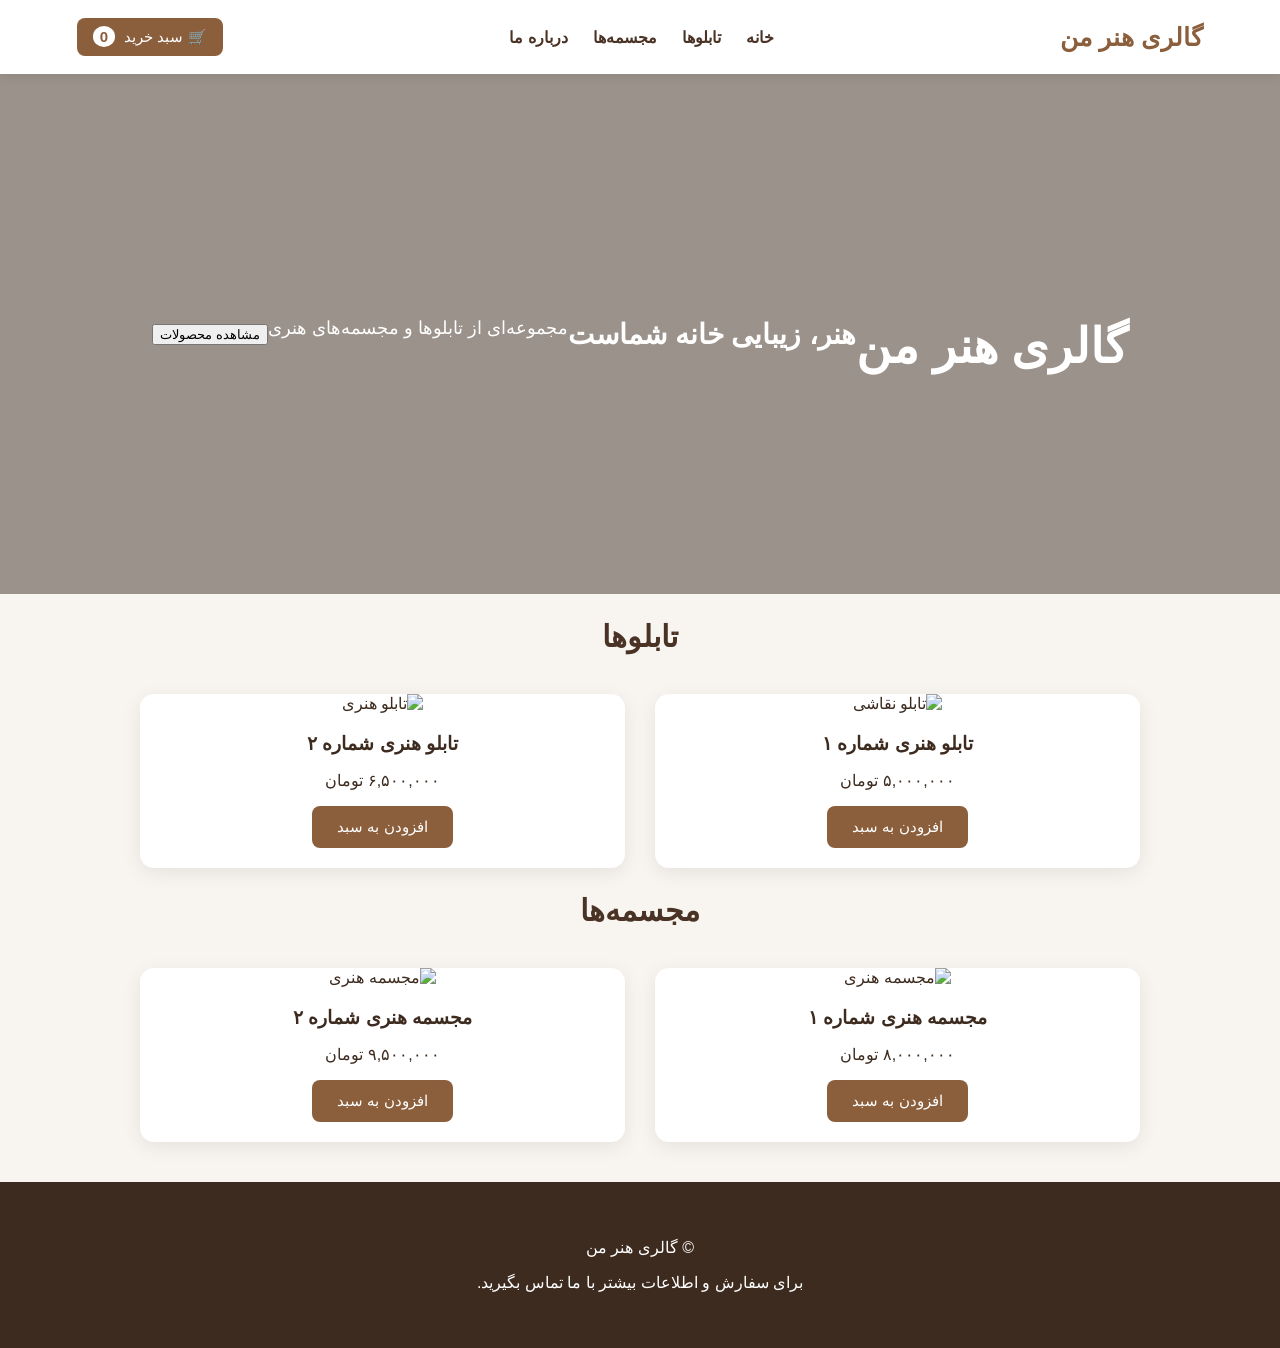
==== gallery.html @ 94899cfc "Update gallery.html" ====
<!DOCTYPE html>
<html lang="fa" dir="rtl">
  <link rel="stylesheet" href="style.css">
<head>
  <meta charset="UTF-8">
  <meta name="viewport" content="width=device-width, initial-scale=1.0">
  <title>گالری هنر من</title>
</head>
<script src="script.js"></script>
<body>

<header>
  <div class="logo">گالری هنر من</div>

  <nav>
    <a href="#home">خانه</a>
    <a href="#paintings">تابلوها</a>
    <a href="#sculptures">مجسمه‌ها</a>
    <a href="#about">درباره ما</a>
  </nav>

  <div class="cart-box">
    <button id="cartButton">
      🛒 سبد خرید <span id="cartCount">0</span>
    </button>

    <div id="cartPanel" class="cart-panel">
      <h2>سبد خرید شما</h2>

      <div id="cartItems"></div>

      <div class="cart-total">
        جمع کل:
        <strong id="cartTotal">0 تومان</strong>
      </div>

      <div class="order-form">
        <h3>ثبت سفارش</h3>

        <input
          type="text"
          id="customerName"
          placeholder="نام و نام خانوادگی"
        >

        <input
          type="tel"
          id="customerPhone"
          placeholder="شماره تماس"
        >

        <textarea
          id="customerAddress"
          placeholder="آدرس کامل"
        ></textarea>

        <button id="submitOrder">ثبت سفارش</button>
      </div>

      <button id="closeCart">بستن</button>
    </div>
  </div>
</header>

<section id="home" class="hero">
  <h1>گالری هنر من</h1>
  <h2>هنر، زیبایی خانه شماست</h2>
  <p>مجموعه‌ای از تابلوها و مجسمه‌های هنری</p>
  <a href="#paintings">
    <button>مشاهده محصولات</button>
  </a>
</section>

<section id="paintings">
  <h2 class="section-title">تابلوها</h2>

  <div class="products">

    <div class="product">
      <img src="Img_3299.jpeg" alt="تابلو نقاشی">
      <h3>تابلو هنری شماره ۱</h3>
      <p>۵,۰۰۰,۰۰۰ تومان</p>
      <button class="add-to-cart" data-name="تابلو هنری شماره ۱" data-price="5000000">
        افزودن به سبد
      </button>
    </div>

    <div class="product">
      <img
        src="https://images.unsplash.com/photo-1579783902614-a3fb3927b6a5"
        alt="تابلو هنری"
      >
      <h3>تابلو هنری شماره ۲</h3>
      <p>۶,۵۰۰,۰۰۰ تومان</p>
      <button class="add-to-cart" data-name="تابلو هنری شماره ۲" data-price="6500000">
        افزودن به سبد
      </button>
    </div>

  </div>
</section>

<section id="sculptures">
  <h2 class="section-title">مجسمه‌ها</h2>

  <div class="products">

    <div class="product">
      <img
        src="https://images.unsplash.com/photo-1561214115-f2f134cc4912"
        alt="مجسمه هنری"
      >
      <h3>مجسمه هنری شماره ۱</h3>
      <p>۸,۰۰۰,۰۰۰ تومان</p>
      <button class="add-to-cart" data-name="مجسمه هنری شماره ۱" data-price="8000000">
        افزودن به سبد
      </button>
    </div>

    <div class="product">
      <img
        src="https://images.unsplash.com/photo-1549490349-8643362247b5"
        alt="مجسمه هنری"
      >
      <h3>مجسمه هنری شماره ۲</h3>
      <p>۹,۵۰۰,۰۰۰ تومان</p>
      <button class="add-to-cart" data-name="مجسمه هنری شماره ۲" data-price="9500000">
        افزودن به سبد
      </button>
    </div>

  </div>
</section>

<footer id="about">
  <p>© گالری هنر من</p>
  <p>برای سفارش و اطلاعات بیشتر با ما تماس بگیرید.</p>
</footer>

</body>
</html>
---- style.css ----
* {
  box-sizing: border-box;
}

html {
  scroll-behavior: smooth;
}

body {
  margin: 0;
  font-family: Arial, Tahoma, sans-serif;
  background: #f8f5f1;
  color: #3d2b1f;
  direction: rtl;
}


/* HEADER */

header {
  position: sticky;
  top: 0;
  z-index: 1000;

  background: #ffffff;
  padding: 18px 6%;

  display: flex;
  align-items: center;
  justify-content: space-between;

  box-shadow: 0 2px 12px rgba(0,0,0,0.08);
}

.logo {
  font-size: 25px;
  font-weight: bold;
  color: #8b5e3c;
}

nav {
  display: flex;
  gap: 25px;
}

nav a {
  text-decoration: none;
  color: #4a3325;
  font-weight: bold;
}

nav a:hover {
  color: #a8754f;
}


/* CART */

.cart-box {
  position: relative;
}

#cartButton {
  border: none;
  background: #8b5e3c;
  color: white;

  padding: 10px 16px;
  border-radius: 8px;

  cursor: pointer;
  font-size: 15px;
}

#cartCount {
  background: white;
  color: #8b5e3c;

  border-radius: 50%;
  padding: 2px 7px;
  margin-right: 5px;

  font-weight: bold;
}

.cart-panel {
  display: none;

  position: absolute;
  top: 50px;
  left: 0;

  width: 360px;
  max-height: 80vh;
  overflow-y: auto;

  background: white;
  border-radius: 12px;

  padding: 20px;

  box-shadow: 0 10px 30px rgba(0,0,0,0.2);
}

.cart-panel.open {
  display: block;
}

.cart-header {
  display: flex;
  justify-content: space-between;
  align-items: center;

  border-bottom: 1px solid #eee;
  padding-bottom: 12px;
  margin-bottom: 15px;
}

.cart-header h2 {
  margin: 0;
  font-size: 20px;
}

.close-btn {
  border: none;
  background: none;

  font-size: 28px;
  cursor: pointer;

  color: #777;
}


/* CART ITEM */

.cart-item {
  border-bottom: 1px solid #eee;
  padding: 15px 0;
}

.cart-item-name {
  font-weight: bold;
  margin-bottom: 8px;
}

.cart-item-price {
  color: #8b5e3c;
  margin-bottom: 10px;
}

.quantity-controls {
  display: flex;
  align-items: center;
  gap: 8px;
}

.quantity-controls button {
  width: 30px;
  height: 30px;

  border: none;
  border-radius: 6px;

  background: #8b5e3c;
  color: white;

  cursor: pointer;
  font-size: 18px;
}

.remove-item {
  margin-top: 8px;

  border: none;
  background: #eee;

  padding: 6px 10px;
  border-radius: 6px;

  cursor: pointer;
}

.cart-total {
  padding: 18px 0;

  font-size: 18px;

  border-bottom: 1px solid #eee;
}

.cart-total strong {
  color: #8b5e3c;
}


/* HERO */

.hero {
  min-height: 520px;

  display: flex;
  align-items: center;
  justify-content: center;

  text-align: center;

  background:
    linear-gradient(
      rgba(40, 25, 15, 0.45),
      rgba(40, 25, 15, 0.45)
    ),
    url("https://images.unsplash.com/photo-1577083288073-40892c0860a4");

  background-size: cover;
  background-position: center;

  color: white;
}

.hero-content {
  padding: 30px;
}

.hero h1 {
  font-size: 48px;
  margin-bottom: 15px;
}

.hero h2 {
  font-size: 28px;
}

.hero p {
  font-size: 18px;
  margin-bottom: 30px;
}

.hero-button {
  display: inline-block;

  background: #8b5e3c;
  color: white;

  padding: 13px 25px;

  border-radius: 8px;

  text-decoration: none;
}


/* PRODUCTS */

.products-section {
  padding: 70px 7%;
}

.section-title {
  text-align: center;
  font-size: 30px;

  margin-bottom: 40px;

  color: #4a3325;
}

.products {
  display: grid;

  grid-template-columns: repeat(2, 1fr);

  gap: 30px;

  max-width: 1000px;
  margin: auto;
}

.product {
  background: white;

  border-radius: 14px;

  overflow: hidden;

  box-shadow: 0 5px 20px rgba(0,0,0,0.08);

  text-align: center;

  padding-bottom: 20px;

  transition: transform 0.2s;
}

.product:hover {
  transform: translateY(-5px);
}

.product img {
  width: 100%;
  height: 300px;

  object-fit: cover;
}

.product h3 {
  margin: 20px 10px 10px;
}

.price {
  color: #8b5e3c;

  font-weight: bold;

  font-size: 18px;
}

.add-to-cart {
  border: none;

  background: #8b5e3c;
  color: white;

  padding: 12px 25px;

  border-radius: 8px;

  cursor: pointer;

  font-size: 15px;
}

.add-to-cart:hover,
#submitOrder:hover {
  background: #6f472c;
}


/* ORDER FORM */

.order-form {
  margin-top: 25px;

  border-top: 1px solid #eee;

  padding-top: 20px;
}

.order-form h3 {
  color: #4a3325;

  margin-bottom: 15px;
}

.order-form input,
.order-form textarea {
  width: 100%;

  padding: 12px;

  margin-bottom: 12px;

  border: 1px solid #ddd;

  border-radius: 8px;

  font-family: Arial, Tahoma, sans-serif;

  font-size: 15px;
}

.order-form textarea {
  height: 80px;

  resize: vertical;
}

#submitOrder {
  width: 100%;

  background: #8b5e3c;

  color: white;

  border: none;

  padding: 13px;

  border-radius: 8px;

  cursor: pointer;

  font-size: 16px;
}


/* FOOTER */

footer {
  background: #3d2b1f;

  color: white;

  text-align: center;

  padding: 40px 20px;

  margin-top: 40px;
}

footer h3 {
  margin-top: 0;
}


/* MOBILE */

@media (max-width: 700px) {

  header {
    flex-wrap: wrap;
    gap: 15px;
  }

  nav {
    order: 3;
    width: 100%;

    justify-content: center;

    gap: 15px;
  }

  .products {
    grid-template-columns: 1fr;
  }

  .hero h1 {
    font-size: 35px;
  }

  .hero h2 {
    font-size: 22px;
  }

  .cart-panel {
    position: fixed;

    top: 80px;
    left: 5%;
    right: 5%;

    width: auto;

    max-height: 80vh;
  }

  .product img {
    height: 250px;
  }
}
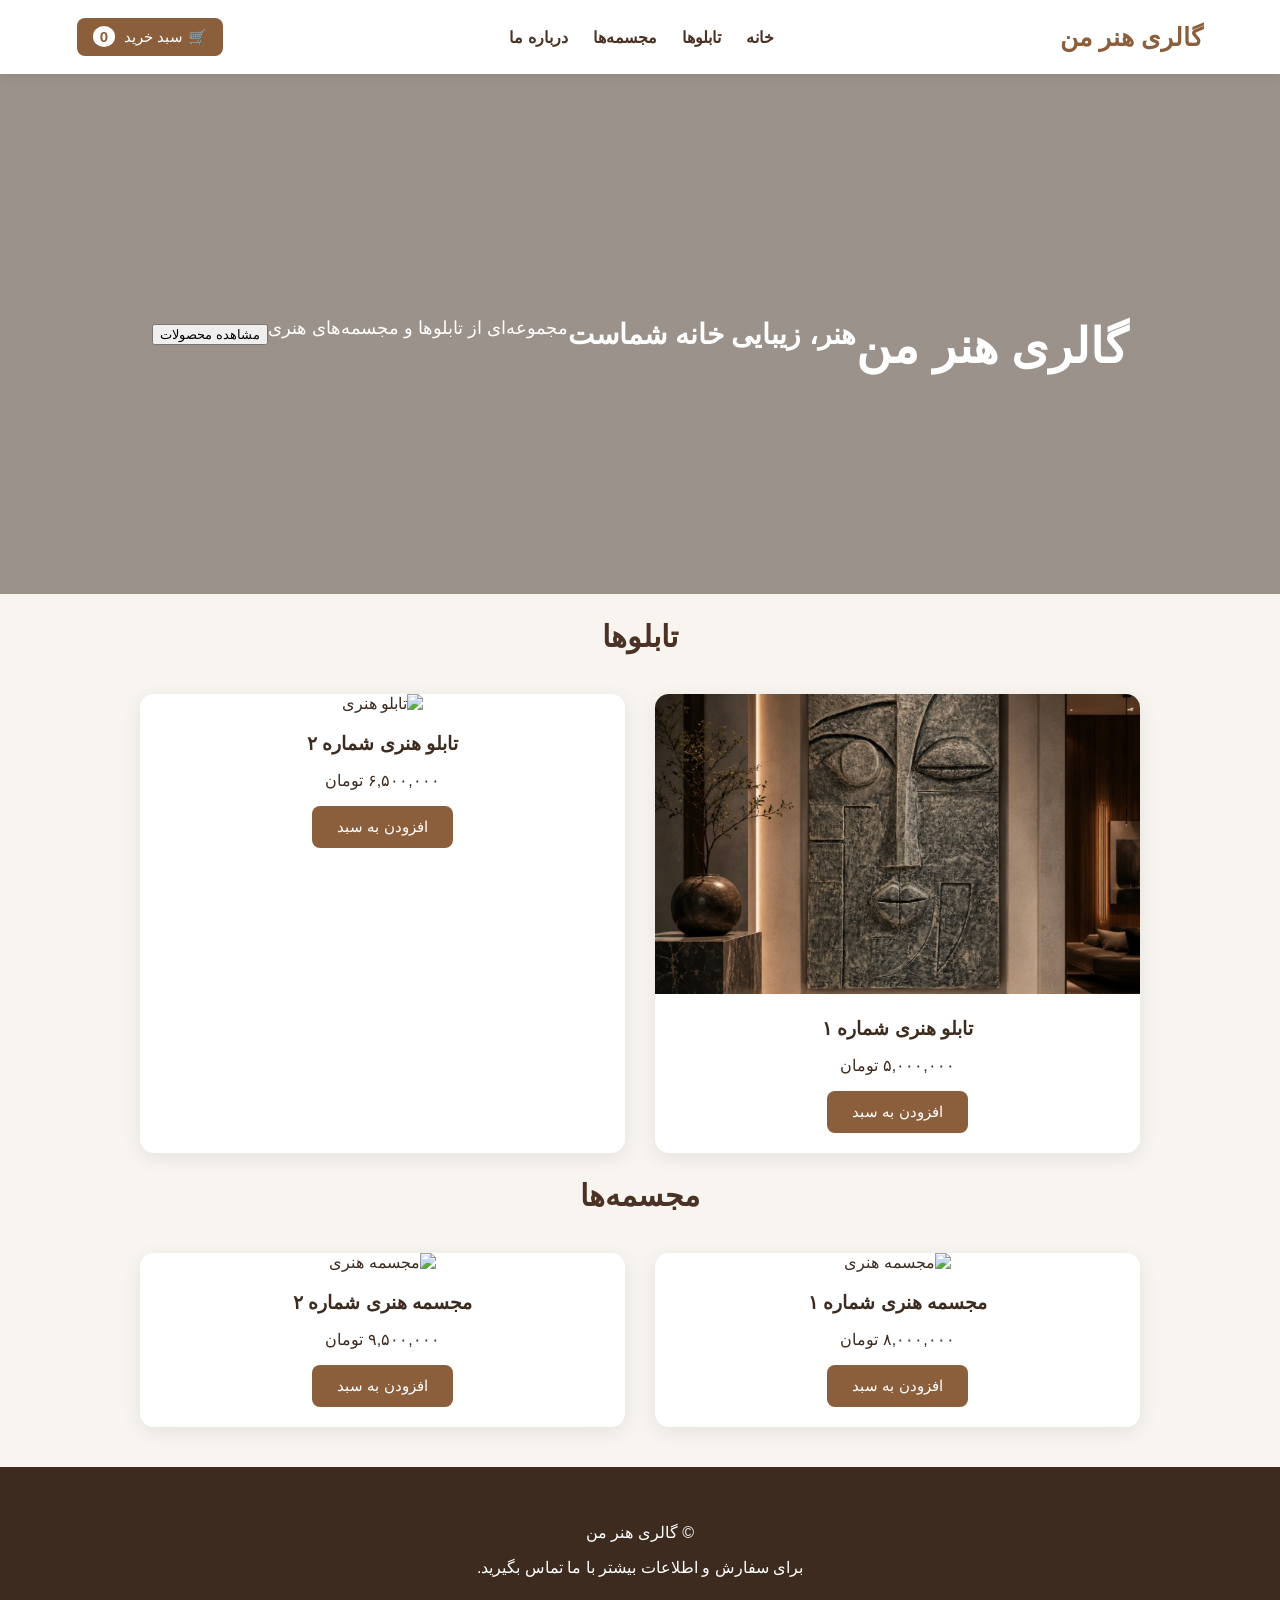
==== commit 497a1bd6: "Update gallery.html" ====
--- a/gallery.html
+++ b/gallery.html
@@ -77,7 +77,7 @@
   <div class="products">
 
     <div class="product">
-      <img src="Img_3299.jpeg" alt="تابلو نقاشی">
+      <img src="IMG_3299.jpeg" alt="تابلو نقاشی">
       <h3>تابلو هنری شماره ۱</h3>
       <p>۵,۰۰۰,۰۰۰ تومان</p>
       <button class="add-to-cart" data-name="تابلو هنری شماره ۱" data-price="5000000">
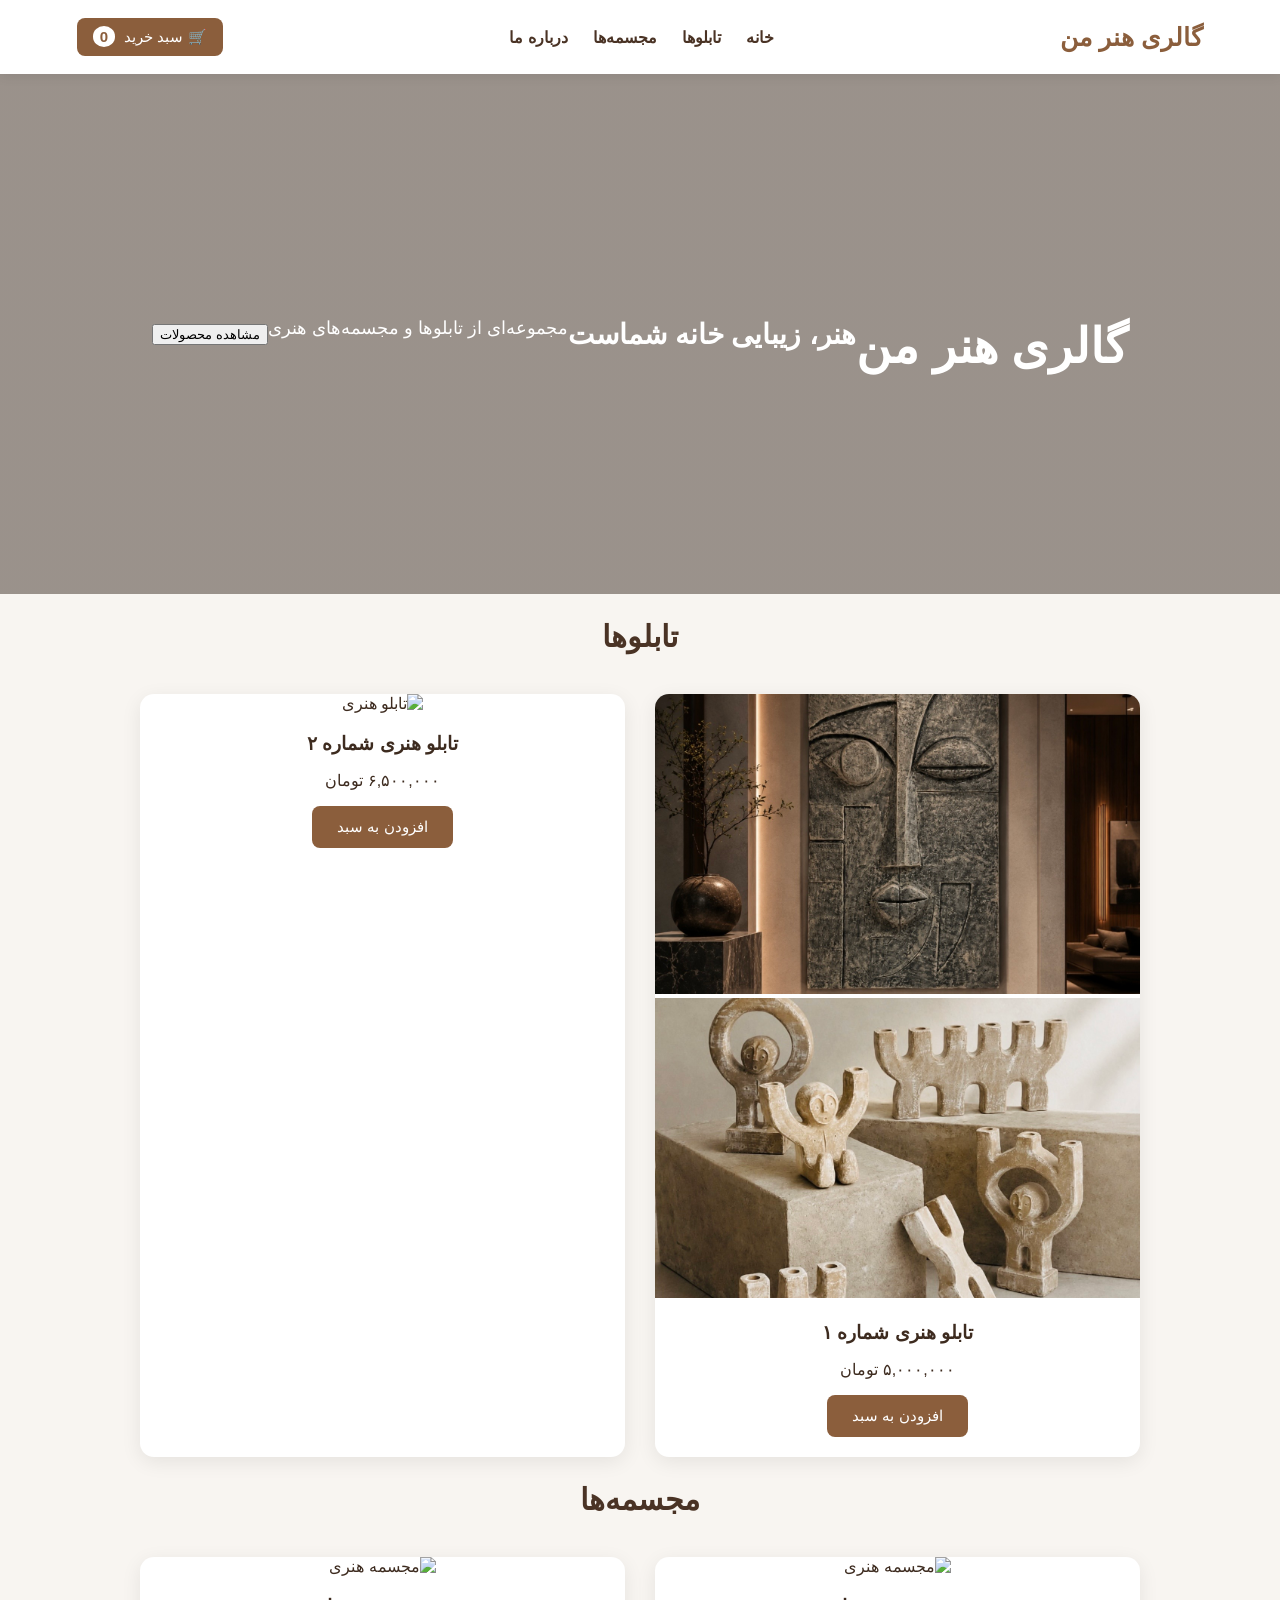
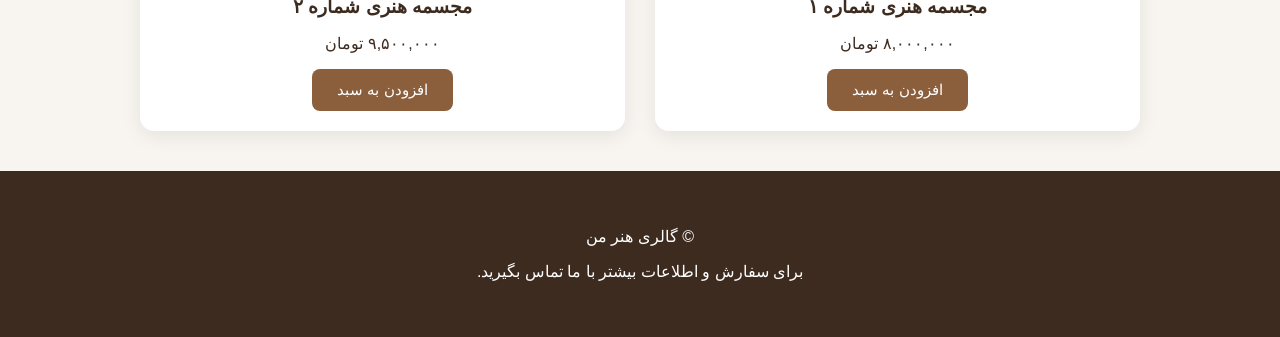
==== commit c6e958d2: "Update gallery.html" ====
--- a/gallery.html
+++ b/gallery.html
@@ -78,6 +78,7 @@
 
     <div class="product">
       <img src="IMG_3299.jpeg" alt="تابلو نقاشی">
+      <img src="IMG_2457.jpeg" alt="تابلو نقاشی دوم">
       <h3>تابلو هنری شماره ۱</h3>
       <p>۵,۰۰۰,۰۰۰ تومان</p>
       <button class="add-to-cart" data-name="تابلو هنری شماره ۱" data-price="5000000">
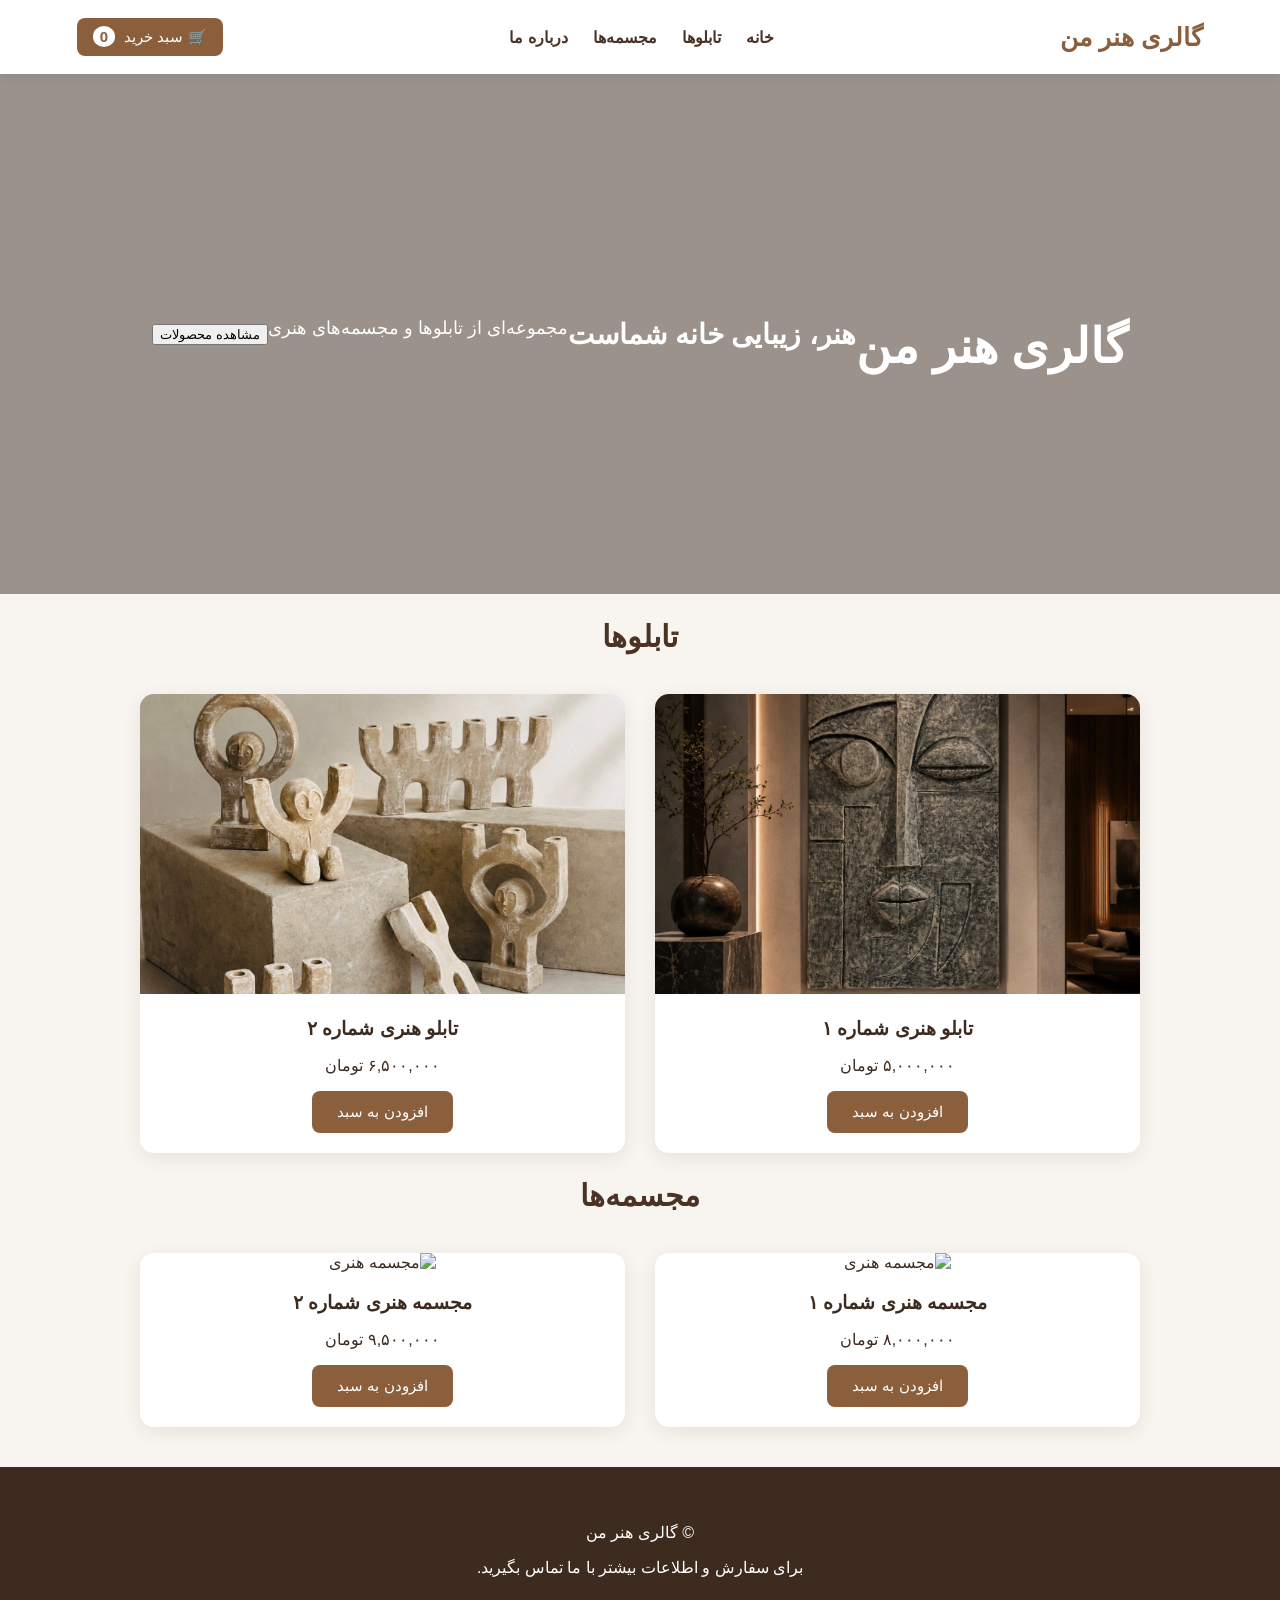
==== commit 1e1db686: "Update gallery.html" ====
--- a/gallery.html
+++ b/gallery.html
@@ -78,7 +78,6 @@
 
     <div class="product">
       <img src="IMG_3299.jpeg" alt="تابلو نقاشی">
-      <img src="IMG_2457.jpeg" alt="تابلو نقاشی دوم">
       <h3>تابلو هنری شماره ۱</h3>
       <p>۵,۰۰۰,۰۰۰ تومان</p>
       <button class="add-to-cart" data-name="تابلو هنری شماره ۱" data-price="5000000">
@@ -87,10 +86,7 @@
     </div>
 
     <div class="product">
-      <img
-        src="https://images.unsplash.com/photo-1579783902614-a3fb3927b6a5"
-        alt="تابلو هنری"
-      >
+      <img src="IMG_2457.jpeg" alt="تابلو نقاشی دوم">
       <h3>تابلو هنری شماره ۲</h3>
       <p>۶,۵۰۰,۰۰۰ تومان</p>
       <button class="add-to-cart" data-name="تابلو هنری شماره ۲" data-price="6500000">
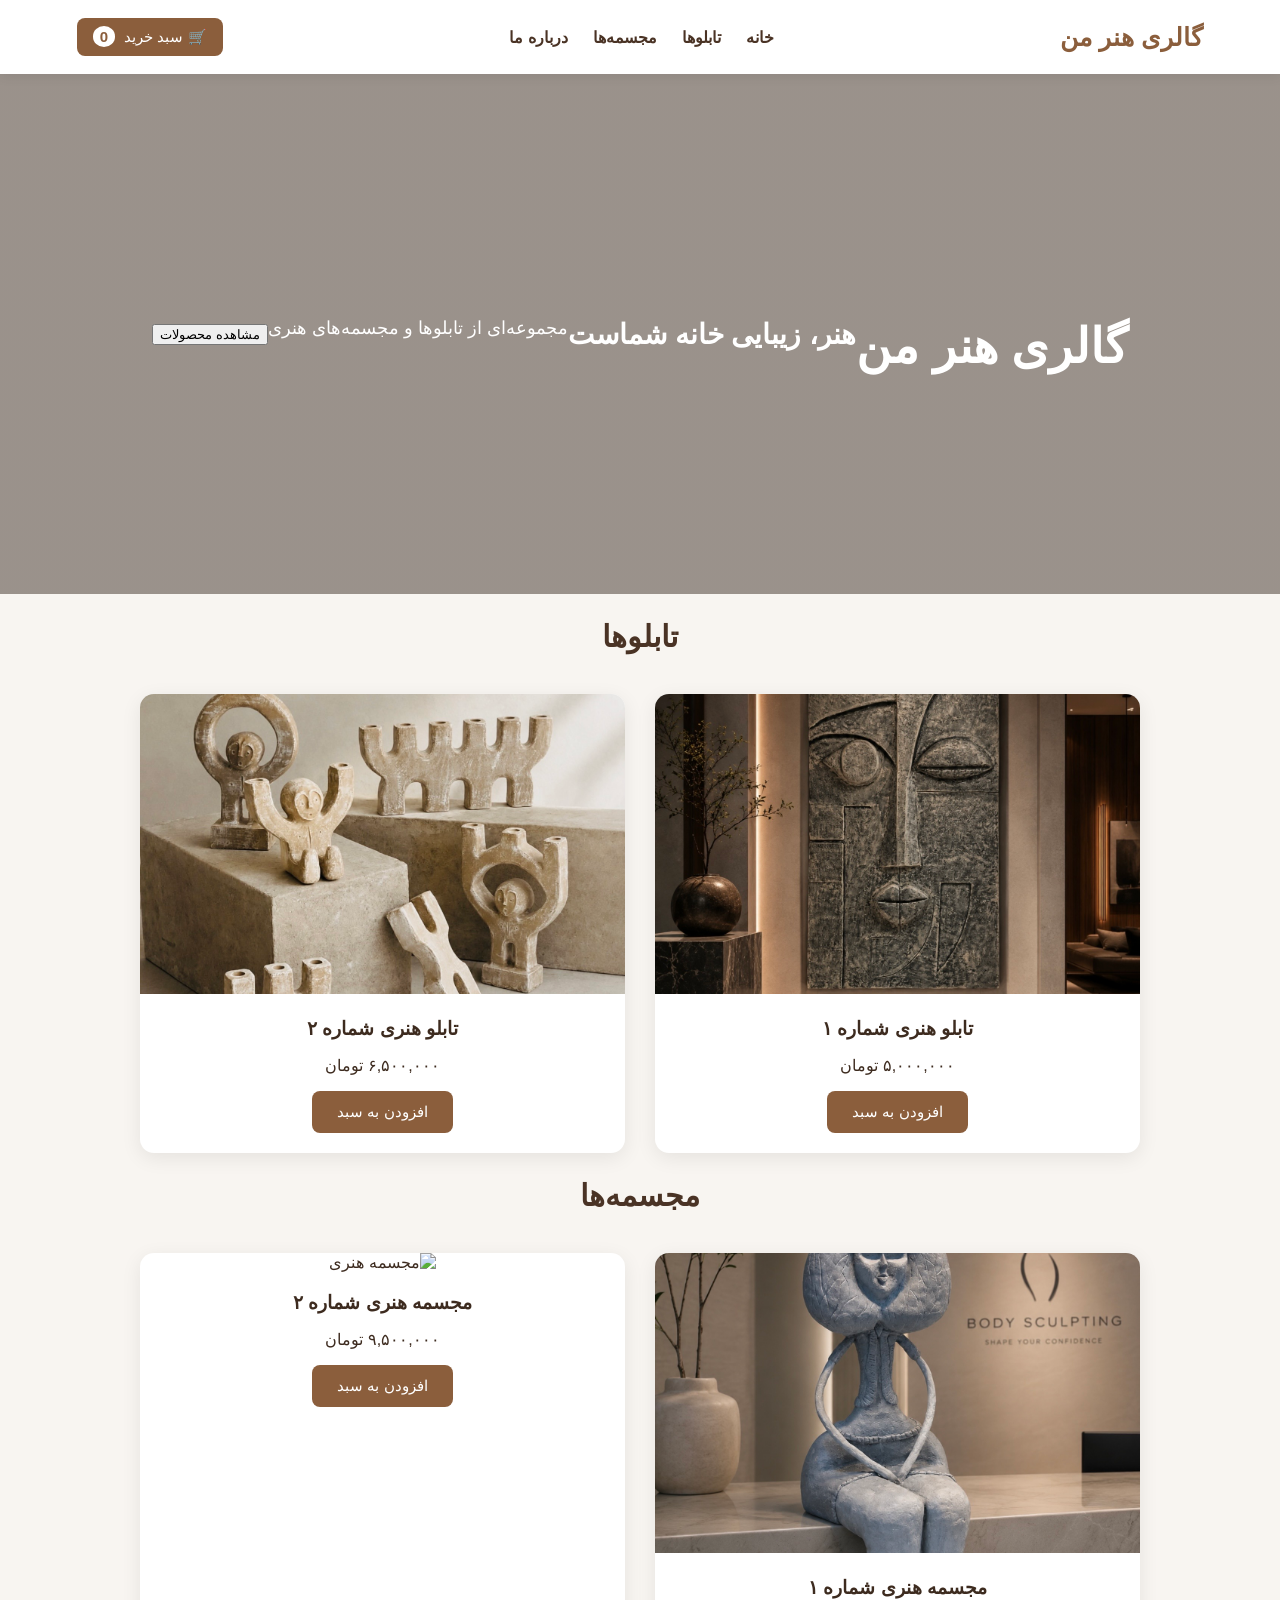
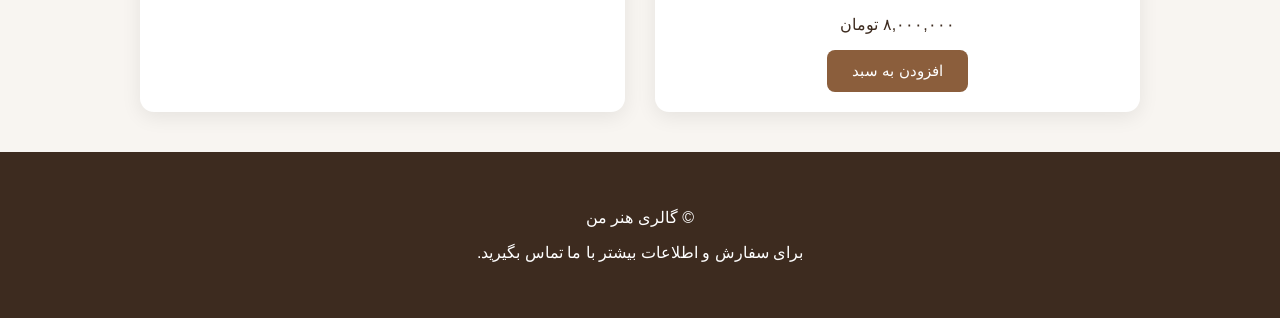
==== commit d9e9d880: "Update gallery.html" ====
--- a/gallery.html
+++ b/gallery.html
@@ -103,10 +103,7 @@
   <div class="products">
 
     <div class="product">
-      <img
-        src="https://images.unsplash.com/photo-1561214115-f2f134cc4912"
-        alt="مجسمه هنری"
-      >
+      <img src="IMG_3799.jpeg" alt="مجسمه هنری شماره ۱">
       <h3>مجسمه هنری شماره ۱</h3>
       <p>۸,۰۰۰,۰۰۰ تومان</p>
       <button class="add-to-cart" data-name="مجسمه هنری شماره ۱" data-price="8000000">
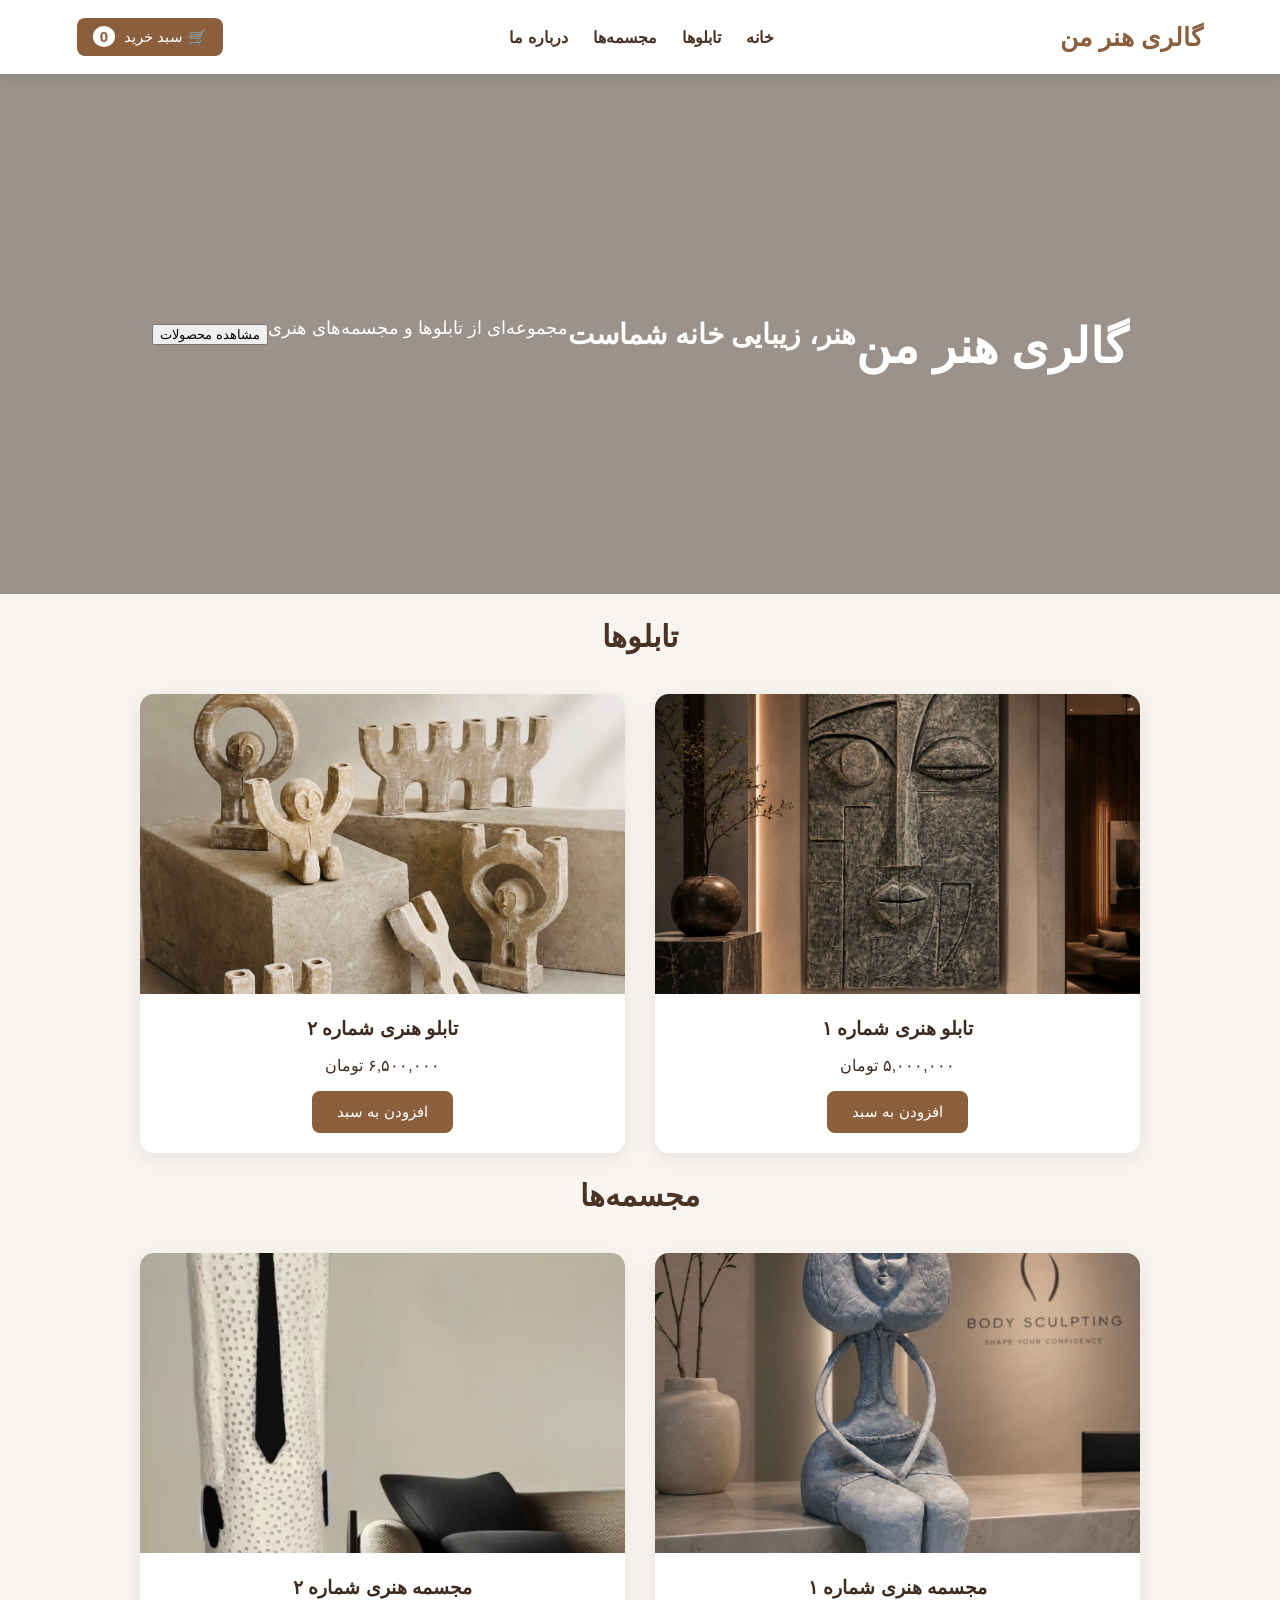
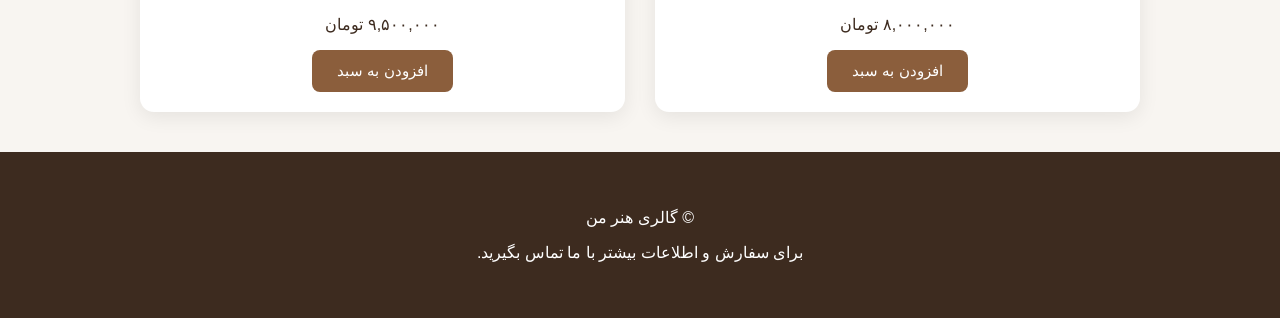
==== commit 71851e92: "Update gallery.html" ====
--- a/gallery.html
+++ b/gallery.html
@@ -112,10 +112,7 @@
     </div>
 
     <div class="product">
-      <img
-        src="https://images.unsplash.com/photo-1549490349-8643362247b5"
-        alt="مجسمه هنری"
-      >
+      <img src="IMG_1126.jpeg" alt="مجسمه شماره ۲">
       <h3>مجسمه هنری شماره ۲</h3>
       <p>۹,۵۰۰,۰۰۰ تومان</p>
       <button class="add-to-cart" data-name="مجسمه هنری شماره ۲" data-price="9500000">
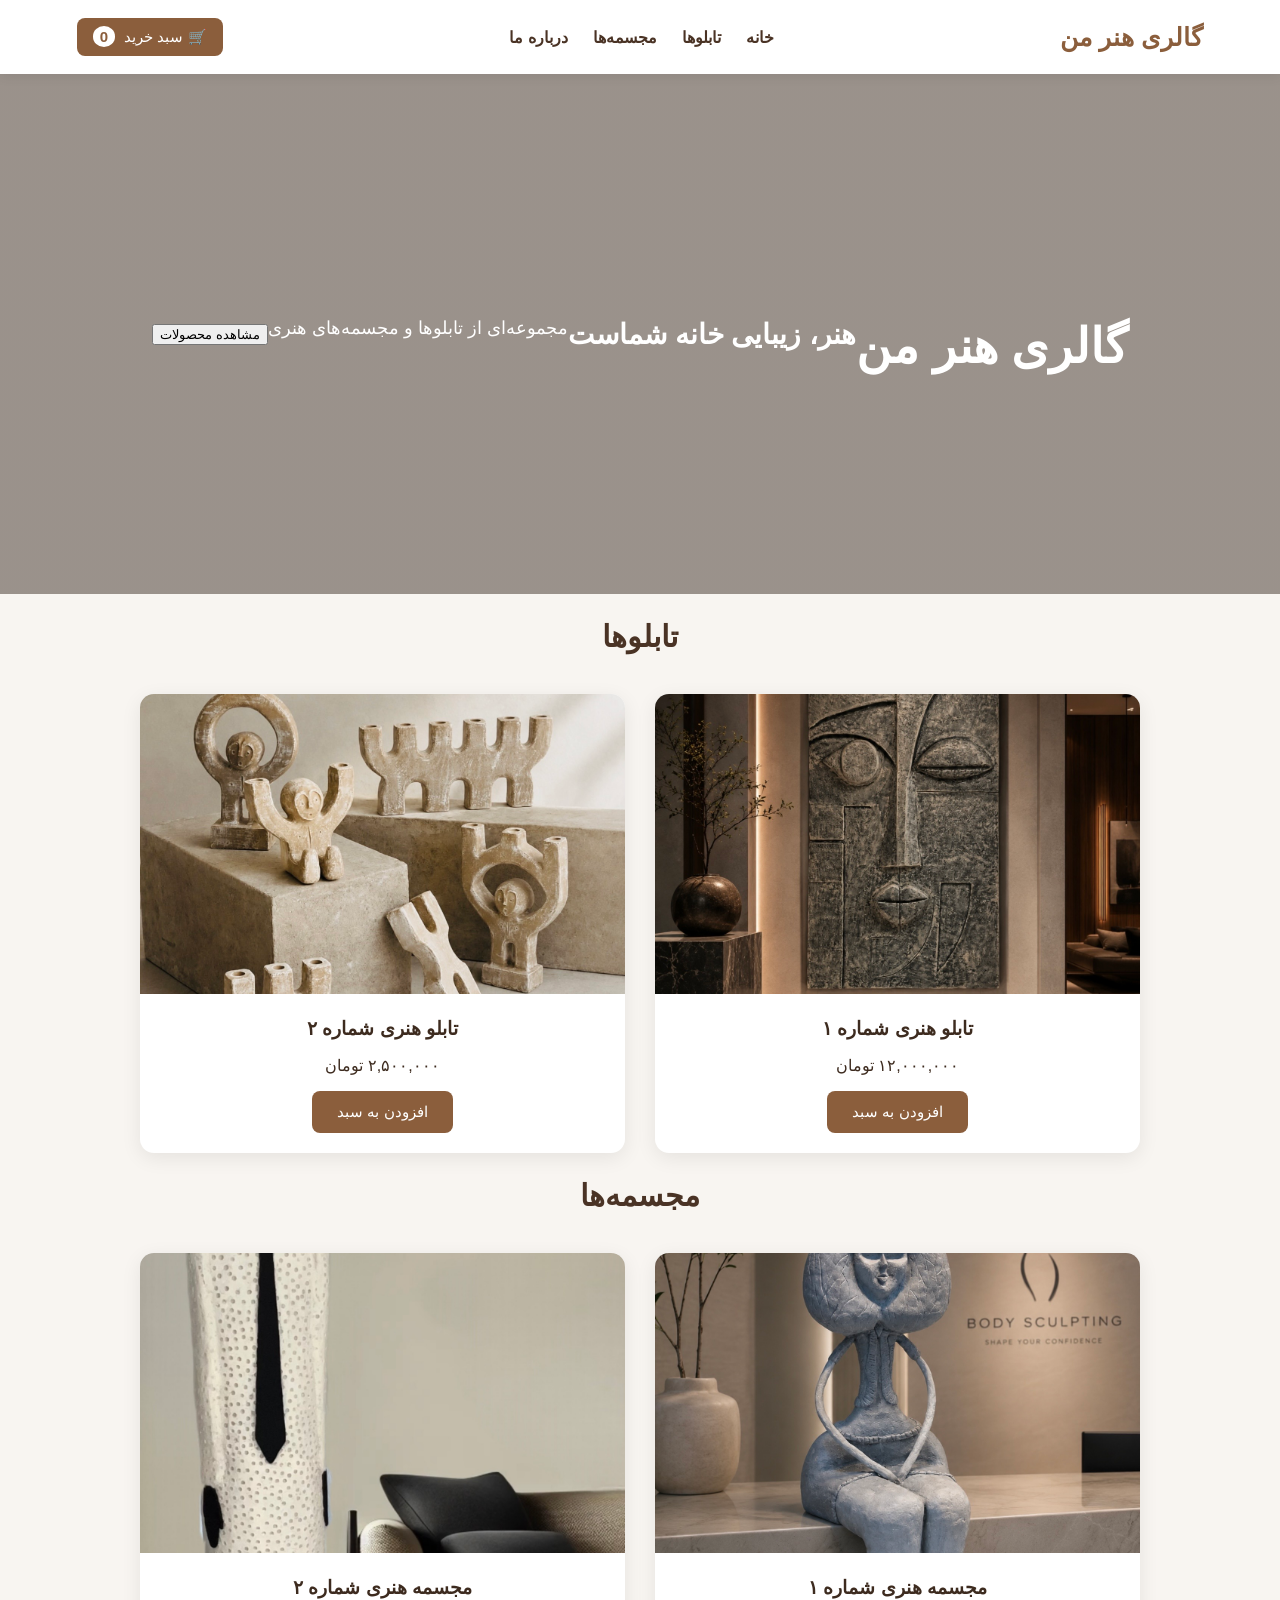
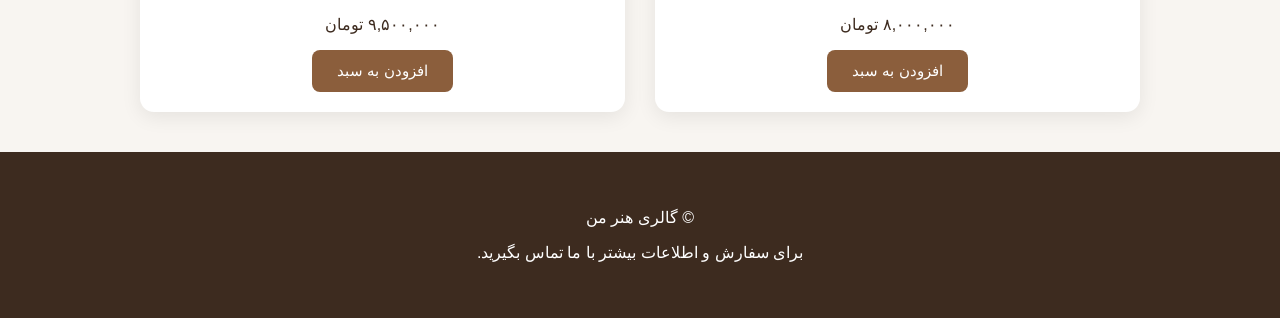
==== commit ffc48a90: "Update gallery.html" ====
--- a/gallery.html
+++ b/gallery.html
@@ -79,7 +79,7 @@
     <div class="product">
       <img src="IMG_3299.jpeg" alt="تابلو نقاشی">
       <h3>تابلو هنری شماره ۱</h3>
-      <p>۵,۰۰۰,۰۰۰ تومان</p>
+      <p>۱۲,۰۰۰,۰۰۰ تومان</p>
       <button class="add-to-cart" data-name="تابلو هنری شماره ۱" data-price="5000000">
         افزودن به سبد
       </button>
@@ -88,7 +88,7 @@
     <div class="product">
       <img src="IMG_2457.jpeg" alt="تابلو نقاشی دوم">
       <h3>تابلو هنری شماره ۲</h3>
-      <p>۶,۵۰۰,۰۰۰ تومان</p>
+      <p>۲,۵۰۰,۰۰۰ تومان</p>
       <button class="add-to-cart" data-name="تابلو هنری شماره ۲" data-price="6500000">
         افزودن به سبد
       </button>
@@ -112,7 +112,7 @@
     </div>
 
     <div class="product">
-      <img src="IMG_1126.jpeg" alt="مجسمه شماره ۲">
+      <img src="IMG_1126.jpeg" alt="مجسمه هنری شماره ۲">
       <h3>مجسمه هنری شماره ۲</h3>
       <p>۹,۵۰۰,۰۰۰ تومان</p>
       <button class="add-to-cart" data-name="مجسمه هنری شماره ۲" data-price="9500000">
